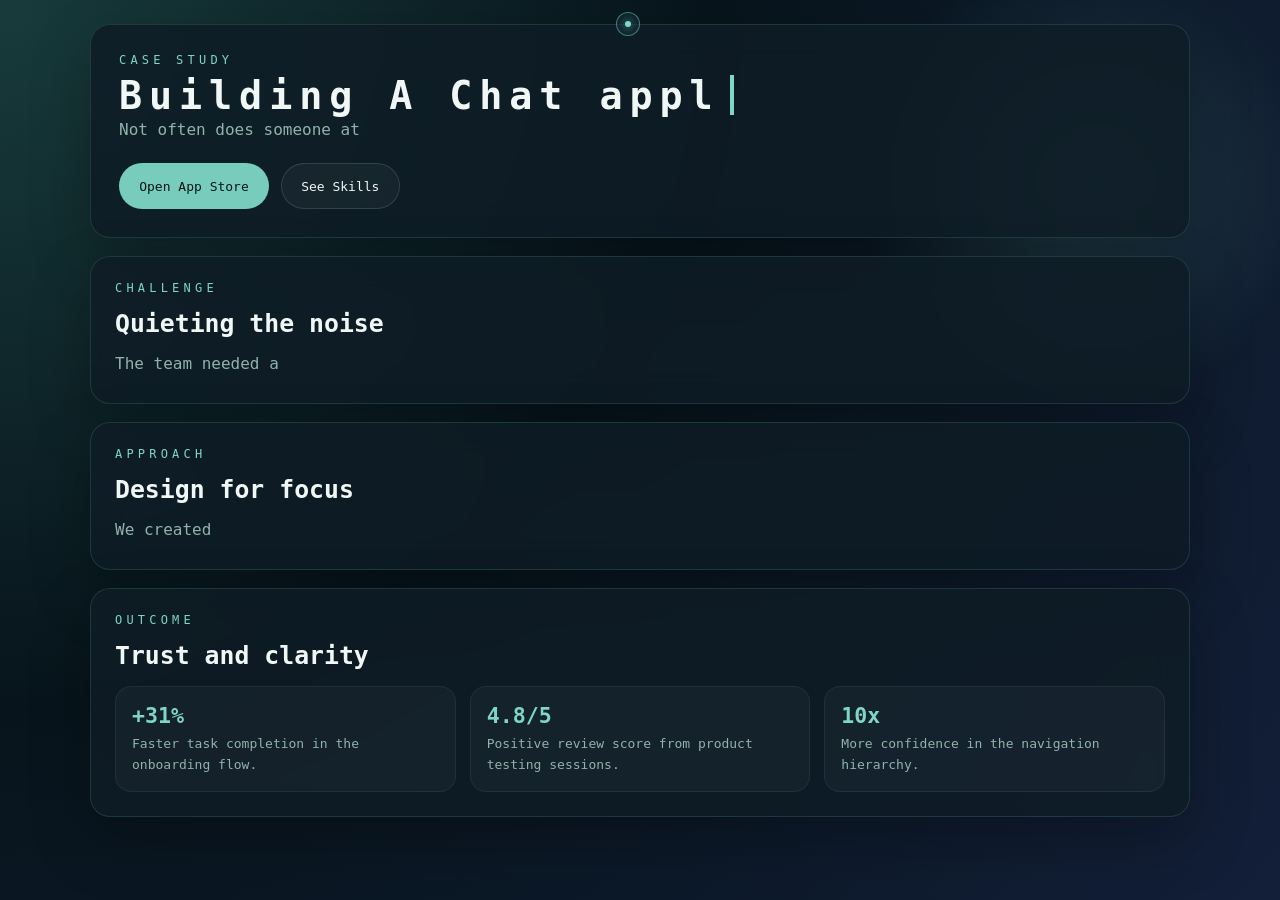
==== pages/case-study.html @ d2817155 "made the repo" ====
<!DOCTYPE html>
<html lang="en">

<head>
    <meta charset="UTF-8">
    <meta name="viewport" content="width=device-width, initial-scale=1.0">
    <title>Case Study App</title>
    <link rel="stylesheet" href="./css/case-study.css">
</head>

<body>
    <div class="case-shell">
        <header class="case-hero">
            <div>
                <p class="eyebrow">Case Study</p>
                <h1 id="case-hero-title">Building A Chat application</h1>
                <p class="case-copy">
                    Not often does someone attempt a full fledged social media application
                </p>
            </div>
            <div class="hero-actions">
                <a class="case-btn primary" href="./app-store.html">Open App Store</a>
                <a class="case-btn" href="./skills.html">See Skills</a>
            </div>
        </header>

        <main class="case-grid">
            <section class="case-panel">
                <div class="panel-head">
                    <p class="eyebrow">Challenge</p>
                    <h2>Quieting the noise</h2>
                </div>
                <p class="case-copy">The team needed a way to show dense account data without overwhelming new users.
                    The response was a slower, more reassuring interface with progressive details and clear next steps.
                </p>
            </section>

            <section class="case-panel">
                <div class="panel-head">
                    <p class="eyebrow">Approach</p>
                    <h2>Design for focus</h2>
                </div>
                <p class="case-copy">We created a calm visual system using a muted palette, rounded surfaces, thoughtful
                    spacing, and ambient motion. Every interaction was built to feel intentional rather than flashy.</p>
            </section>

            <section class="case-panel highlight-panel">
                <div class="section-heading">
                    <p class="eyebrow">Outcome</p>
                    <h2>Trust and clarity</h2>
                </div>
                <div class="result-grid">
                    <article class="result-card">
                        <h3>+31%</h3>
                        <p>Faster task completion in the onboarding flow.</p>
                    </article>
                    <article class="result-card">
                        <h3>4.8/5</h3>
                        <p>Positive review score from product testing sessions.</p>
                    </article>
                    <article class="result-card">
                        <h3>10x</h3>
                        <p>More confidence in the navigation hierarchy.</p>
                    </article>
                </div>
            </section>
        </main>
    </div>

    <div id="cursorCont">
        <span></span>
    </div>

    <script type="module" src="./scripts/case-study.js"></script>
</body>

</html>
---- pages/css/case-study.css ----
:root {
    --bg-start: #07141b;
    --bg-end: #131f39;
    --panel: rgba(14, 28, 38, 0.86);
    --panel-border: rgba(97, 169, 152, 0.2);
    --accent: #7ed6c5;
    --text: #f0f7f5;
    --muted: #91b3ac;
}

* {
    box-sizing: border-box;
}

html {
    scroll-behavior: smooth;
}

body {
    min-height: 100vh;
    margin: 0;
    padding: 24px;
    font-family: monospace;
    color: var(--text);
    background: radial-gradient(circle at top left, #183b3b 0%, var(--bg-start) 45%, var(--bg-end) 100%);
    display: flex;
    justify-content: center;
    align-items: flex-start;
}

body::before {
    content: "";
    position: fixed;
    inset: 0;
    background: radial-gradient(circle at 85% 20%, rgba(126, 214, 197, 0.18), transparent 18%);
    pointer-events: none;
}

.case-shell {
    width: min(1100px, 100%);
    display: grid;
    gap: 18px;
}

.case-hero,
.case-panel {
    background: var(--panel);
    border: 1px solid var(--panel-border);
    border-radius: 20px;
    backdrop-filter: blur(16px);
    box-shadow: 0 24px 60px rgba(0, 0, 0, 0.25);
}

.case-hero {
    padding: 28px;
    display: grid;
    gap: 18px;
}

.eyebrow {
    text-transform: uppercase;
    letter-spacing: 0.35em;
    font-size: 0.75rem;
    color: var(--accent);
    margin: 0 0 8px;
}

.case-hero h1 {
    font-size: clamp(2rem, 3vw, 3.2rem);
    line-height: 1.08;
    letter-spacing: 0.18em;
    margin: 0;
    position: relative;
    display: inline-block;
}

#case-hero-title::after {
    content: "";
    position: absolute;
    right: -14px;
    top: 0;
    width: 4px;
    height: 1.05em;
    background: var(--accent);
    animation: blink 0.8s steps(1) infinite;
}

.case-copy {
    max-width: 760px;
    font-size: 1rem;
    line-height: 1.8;
    color: var(--muted);
    margin: 0;
}

.hero-actions {
    display: flex;
    flex-wrap: wrap;
    gap: 12px;
}

.case-btn {
    display: inline-flex;
    align-items: center;
    justify-content: center;
    padding: 0.9rem 1.2rem;
    border-radius: 999px;
    text-decoration: none;
    color: var(--text);
    border: 1px solid rgba(255, 255, 255, 0.12);
    background: rgba(255, 255, 255, 0.04);
    transition: transform 0.2s ease, background 0.2s ease;
}

.case-btn:hover {
    transform: translateY(-1px);
    background: rgba(126, 214, 197, 0.14);
}

.case-btn.primary {
    background: rgba(126, 214, 197, 0.95);
    color: #07141b;
    border-color: transparent;
}

.case-grid {
    display: grid;
    gap: 18px;
}

.case-panel {
    padding: 24px;
    display: grid;
    gap: 12px;
}

.panel-head,
.section-heading {
    display: grid;
    gap: 6px;
}

.panel-head h2,
.section-heading h2 {
    margin: 0;
    font-size: 1.55rem;
}

.highlight-panel {
    gap: 16px;
}

.result-grid {
    display: grid;
    gap: 14px;
    grid-template-columns: repeat(auto-fit, minmax(180px, 1fr));
}

.result-card {
    background: rgba(255, 255, 255, 0.03);
    border: 1px solid rgba(255, 255, 255, 0.06);
    border-radius: 16px;
    padding: 16px;
}

.result-card h3 {
    margin: 0 0 6px;
    font-size: 1.35rem;
    color: var(--accent);
}

.result-card p {
    margin: 0;
    color: var(--muted);
    line-height: 1.6;
}

#cursorCont {
    position: fixed;
    width: 24px;
    height: 24px;
    border-radius: 50%;
    border: 1px solid rgba(126, 214, 197, 0.5);
    background: rgba(18, 41, 53, 0.55);
    pointer-events: none;
    transform: translate(-50%, -50%);
}

#cursorCont span {
    display: block;
    width: 6px;
    height: 6px;
    border-radius: 50%;
    margin: 8px;
    background: var(--accent);
    box-shadow: 0 0 10px var(--accent);
}

@keyframes blink {

    0%,
    100% {
        opacity: 1;
    }

    50% {
        opacity: 0;
    }
}
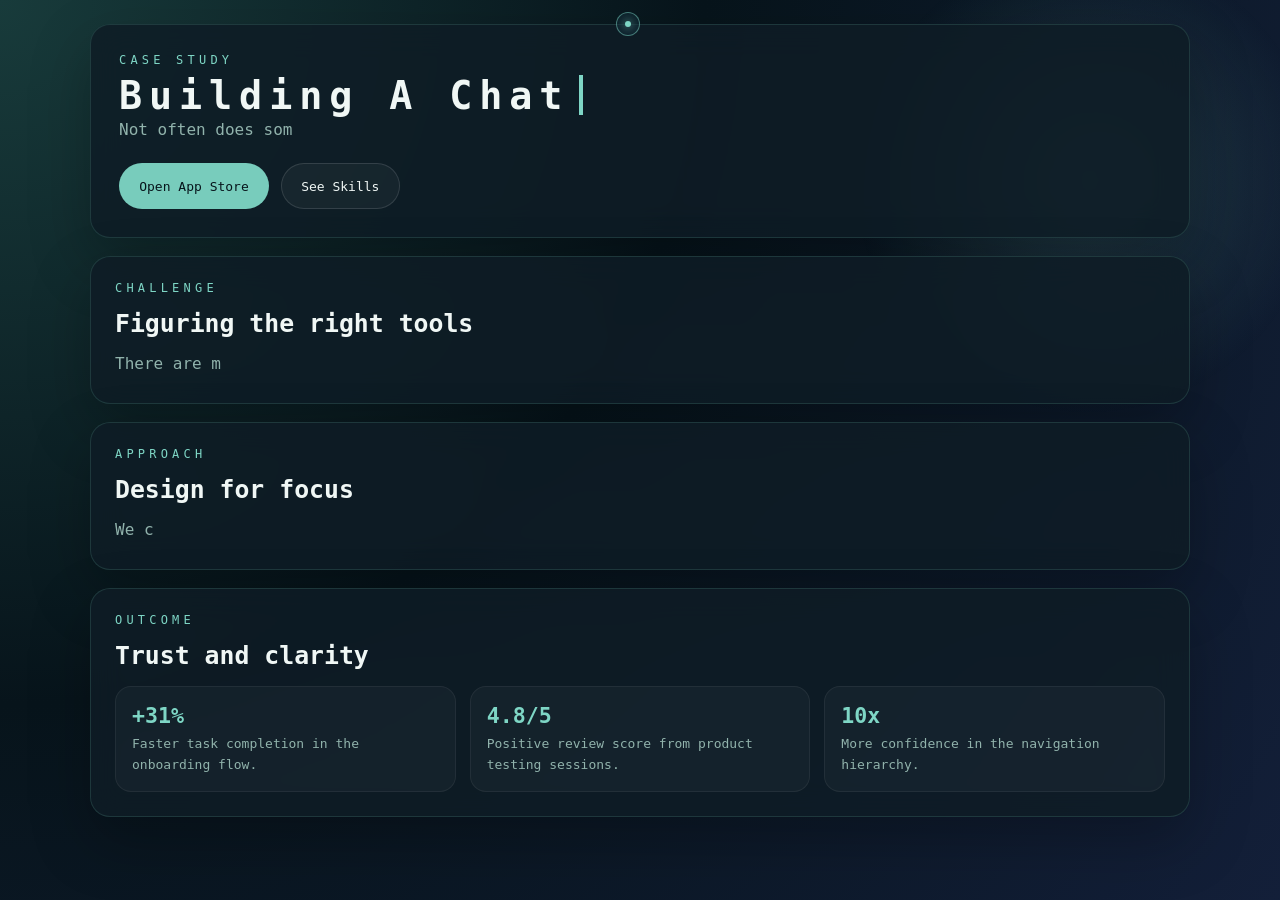
==== commit 1d2acece: "fixed a few bugs" ====
--- a/pages/case-study.html
+++ b/pages/case-study.html
@@ -28,10 +28,11 @@
             <section class="case-panel">
                 <div class="panel-head">
                     <p class="eyebrow">Challenge</p>
-                    <h2>Quieting the noise</h2>
+                    <h2>Figuring the right tools</h2>
                 </div>
-                <p class="case-copy">The team needed a way to show dense account data without overwhelming new users.
-                    The response was a slower, more reassuring interface with progressive details and clear next steps.
+                <p class="case-copy">
+                    There are many tools to choose from. Figuring out the right tools is the hard part.
+                    Once you get a girp of what you want, eveyrhting else becomes easy to do.
                 </p>
             </section>
 
